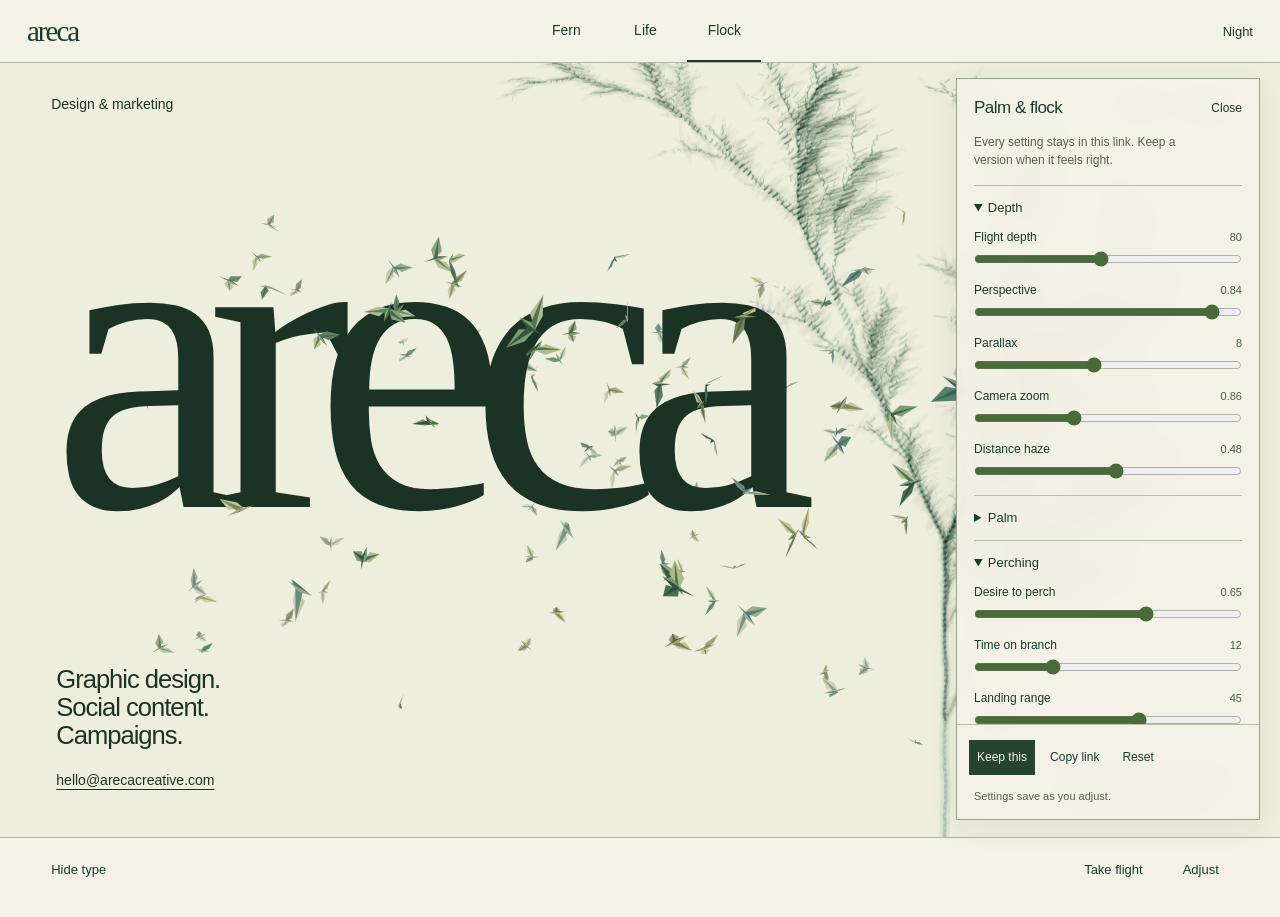
==== draft/index.html @ 97d09bc5 "Add palm and perching flock draft with shareable controls" ====
<!doctype html>
<html lang="en">
<head>
  <meta charset="utf-8" />
  <meta name="viewport" content="width=device-width, initial-scale=1" />
  <meta name="theme-color" content="#eeeede" />
  <title>Areca — Palm & flock</title>
  <meta name="description" content="A low-poly flock for Areca. Design and marketing." />
  <link rel="stylesheet" href="./src/boids.css" />
  <script src="./src/boids-settings.js" defer></script>
  <script src="./src/botanical.js" defer></script>
  <script src="./src/boids-model.js" defer></script>
  <script src="./src/boids-view.js" defer></script>
</head>
<body>
  <nav class="draft-nav" aria-label="Compare drafts">
    <a href="./index.html">areca</a>
    <div class="draft-options"><a href="./fern.html">Fern</a><a href="./life.html?look=current">Life</a><a href="./boids.html" aria-current="page">Flock</a></div>
    <button id="palette" type="button" aria-pressed="false">Night</button>
  </nav>
  <main class="composition" id="composition">
    <canvas id="flock-back" aria-hidden="true"></canvas>
    <header class="site-header agency-text">
      <p>Design & marketing</p>
      <nav aria-label="Agency navigation"><button id="about-open" type="button" aria-haspopup="dialog">About</button><a href="mailto:hello@arecacreative.com">Contact</a></nav>
    </header>
    <h1 class="wordmark agency-text">areca</h1>
    <canvas id="palm-canvas" role="img" aria-label="The original Areca palm fractal, with branches that sway in the wind."></canvas>
    <canvas id="flock-front" role="img" aria-label="A flock of green, faceted birds flying around Areca. Move your pointer to part them, or hold to draw them closer."></canvas>
    <div class="services agency-text"><p>Graphic design.<br>Social content.<br>Campaigns.</p><a href="mailto:hello@arecacreative.com">hello@arecacreative.com</a></div>
    <p class="interaction-note" id="interaction-note">Move to scatter. Hold to gather.<br>Leave them to find a branch.</p>
    <p class="canvas-fallback" id="canvas-fallback" hidden>The animation isn’t available in this browser.</p>
  </main>
  <footer class="controls" aria-label="Flock controls">
    <button id="text-toggle" type="button" aria-pressed="false">Hide type</button>
    <div class="simulation-controls"><button id="scatter-flock" type="button">Take flight</button><button id="adjust-toggle" type="button" aria-expanded="true" aria-controls="adjust-panel">Adjust</button></div>
  </footer>
  <aside id="adjust-panel" class="adjust-panel" aria-label="Palm and flock settings">
    <div class="panel-heading"><h2>Palm & flock</h2><button id="adjust-close" type="button" aria-label="Close settings">Close</button></div>
    <p class="panel-intro">Every setting stays in this link. Keep a version when it feels right.</p>
    <div id="parameter-groups" class="parameter-groups"></div>
    <div class="save-controls"><button id="keep-settings" type="button">Keep this</button><button id="restore-settings" type="button" hidden>Restore</button><button id="copy-settings" type="button">Copy link</button><button id="reset-settings" type="button">Reset</button></div>
    <p class="save-note" id="save-note" role="status">Settings save as you adjust.</p>
    <a id="settings-link" class="settings-link" hidden>Open these settings</a>
  </aside>
  <dialog id="about" aria-labelledby="about-title"><form method="dialog"><button aria-label="Close agency information">Close</button></form><h2 id="about-title">Design<br>& marketing.</h2><p>Areca is a design and marketing agency.</p><p>We create visual content for brands: social posts, short-form video, product imagery and campaigns.</p><a href="mailto:hello@arecacreative.com">hello@arecacreative.com</a></dialog>
  <p class="sr-only" role="status" aria-live="polite" id="status"></p>
</body>
</html>
---- draft/src/boids.css ----
@import url('./life.css');
:root{--paper:#eeeede;--ink:#1b3324;--bar:#f4f1e7;--rule:#afb7a1}
.draft-options a{display:flex;align-items:center;justify-content:center;text-decoration:none;font-size:14px;min-width:74px;min-height:62px;border-bottom:2px solid transparent}.draft-options a[aria-current=page]{border-color:currentColor}.draft-options a:hover{background:#e2e5d8}.draft-nav>button{padding-right:0;font-size:13px}
.composition{height:calc(100svh - 126px);min-height:580px;background:var(--paper)}
#flock-back,#flock-front{position:absolute;inset:0;width:100%;height:100%;display:block}#flock-back{z-index:0;pointer-events:none}#flock-front{z-index:2;touch-action:pan-y;cursor:crosshair}
.wordmark{position:absolute;z-index:1;left:4%;top:14%;margin:0;font-size:clamp(180px,34vw,630px);line-height:.87;letter-spacing:-.087em;color:var(--ink)}
.site-header{z-index:3;margin:0 4%;border-bottom:0;padding-top:19px}.site-header p,.site-header nav{pointer-events:auto}.site-header{pointer-events:none}.services{z-index:3;left:4.4%;bottom:48px}.services p{font-size:clamp(23px,2vw,33px);line-height:1.1}.interaction-note{z-index:3;bottom:31px;right:4%;margin:0;max-width:190px;line-height:1.5}.canvas-fallback{z-index:3}.controls{padding-left:4%;padding-right:4%}
body.night{--paper:#14251e;--ink:#e8ebc9}.night .wordmark{color:#e8ebc9}.night .services,.night .site-header{color:#e8ebc9}
@media(min-width:1700px){.wordmark{top:10%}.services{bottom:65px}}
@media(max-width:800px){.composition{min-height:620px}.wordmark{left:4%;top:21%;font-size:39vw}.site-header{margin:0 5%}.services{left:5%;bottom:61px}.interaction-note{right:5%;bottom:24px;font-size:11px;max-width:155px}.services p{font-size:26px}.controls{padding:0 20px}}
@media(max-width:500px){.draft-options a{min-width:56px;min-height:57px;font-size:12px}.draft-nav>button{font-size:12px}.composition{height:calc(100svh - 123px);min-height:550px}.wordmark{top:24%;font-size:42vw;left:3%}.site-header{padding-top:12px}.services{bottom:63px}.services p{font-size:23px}.services a{font-size:12px}.controls{padding:0 15px}.interaction-note{bottom:21px;max-width:unset;left:5%;right:auto}}
/* The palm is the middle plane: distant birds behind, close birds in front. */
#palm-canvas{position:absolute;z-index:2;width:100%;height:105%;left:61%;top:50%;transform:translate(-50%,-50%);pointer-events:none;mix-blend-mode:multiply}
#flock-front{z-index:3}.site-header,.services,.interaction-note{z-index:4}.night #palm-canvas{mix-blend-mode:screen}
.adjust-panel{position:fixed;right:20px;top:78px;bottom:80px;width:304px;z-index:20;background:#f4f1e7f5;color:#173c31;border:1px solid #9aa38d;display:flex;flex-direction:column;font-size:12px;box-shadow:0 6px 30px #15291a12;backdrop-filter:blur(14px)}
.panel-heading{display:flex;align-items:center;justify-content:space-between;padding:7px 17px 0}.panel-heading h2{font-size:17px;font-weight:400;letter-spacing:-.03em;margin:0}.panel-heading button{font-size:12px;padding-right:0}.panel-intro{line-height:1.5;margin:3px 17px 16px;max-width:240px;color:#56634c}
.parameter-groups{overflow-y:auto;overscroll-behavior:contain;min-height:0;flex:1;padding:0 17px}.parameter-group{border-top:1px solid #b7bea9}.parameter-group summary{font-size:13px;cursor:pointer;padding:14px 0;min-height:44px}.parameter-row{display:grid;grid-template-columns:1fr auto;margin:0 0 12px;column-gap:14px;align-items:center}.parameter-row label{font-size:12px}.parameter-row output{font-variant-numeric:tabular-nums;color:#465f40;font-size:11px}.parameter-row input{grid-column:1/-1;width:100%;height:24px;margin:3px 0 0;accent-color:#486b38;cursor:ew-resize}.save-controls{display:flex;align-items:center;gap:7px;padding:10px 12px 0;border-top:1px solid #b7bea9}.save-controls button{padding:0 8px;font-size:12px}.save-controls button:first-child{background:#25452f;color:#f4f1e7;min-height:35px}.save-note{margin:10px 17px 14px;font-size:11px;line-height:1.4;color:#56634c;min-height:16px}.settings-link{margin:0 17px 15px;font-size:11px}
@media(max-width:800px){.adjust-panel{right:12px;top:74px;bottom:77px;width:280px}.panel-intro{margin-bottom:10px}.panel-heading{padding-top:1px}}
@media(max-width:500px){.adjust-panel{left:12px;right:12px;top:auto;bottom:77px;width:auto;max-height:47svh}.panel-intro{font-size:11px;margin-bottom:9px;max-width:none}.parameter-group summary{padding:10px 0}.panel-heading h2{font-size:15px}.save-note{margin:7px 17px 10px}.save-controls{padding-top:7px}.interaction-note{font-size:10px}}
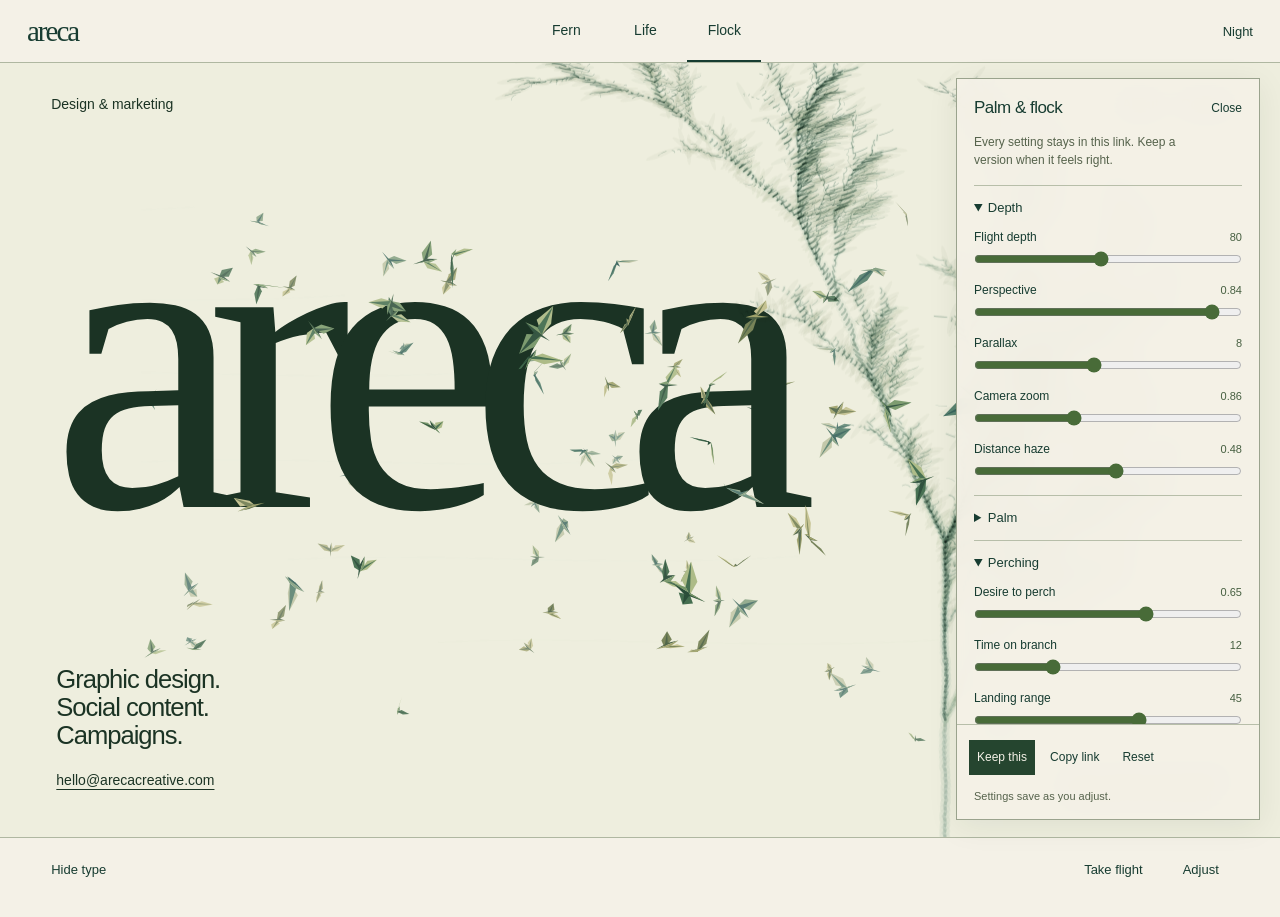
==== commit f92317e8: "Add full-screen fern-only version" ====
--- a/draft/index.html
+++ b/draft/index.html
@@ -15,7 +15,7 @@
 <body>
   <nav class="draft-nav" aria-label="Compare drafts">
     <a href="./index.html">areca</a>
-    <div class="draft-options"><a href="./fern.html">Fern</a><a href="./life.html?look=current">Life</a><a href="./boids.html" aria-current="page">Flock</a></div>
+    <div class="draft-options"><a href="./fern-only.html">Fern</a><a href="./life.html?look=current">Life</a><a href="./boids.html" aria-current="page">Flock</a></div>
     <button id="palette" type="button" aria-pressed="false">Night</button>
   </nav>
   <main class="composition" id="composition">
